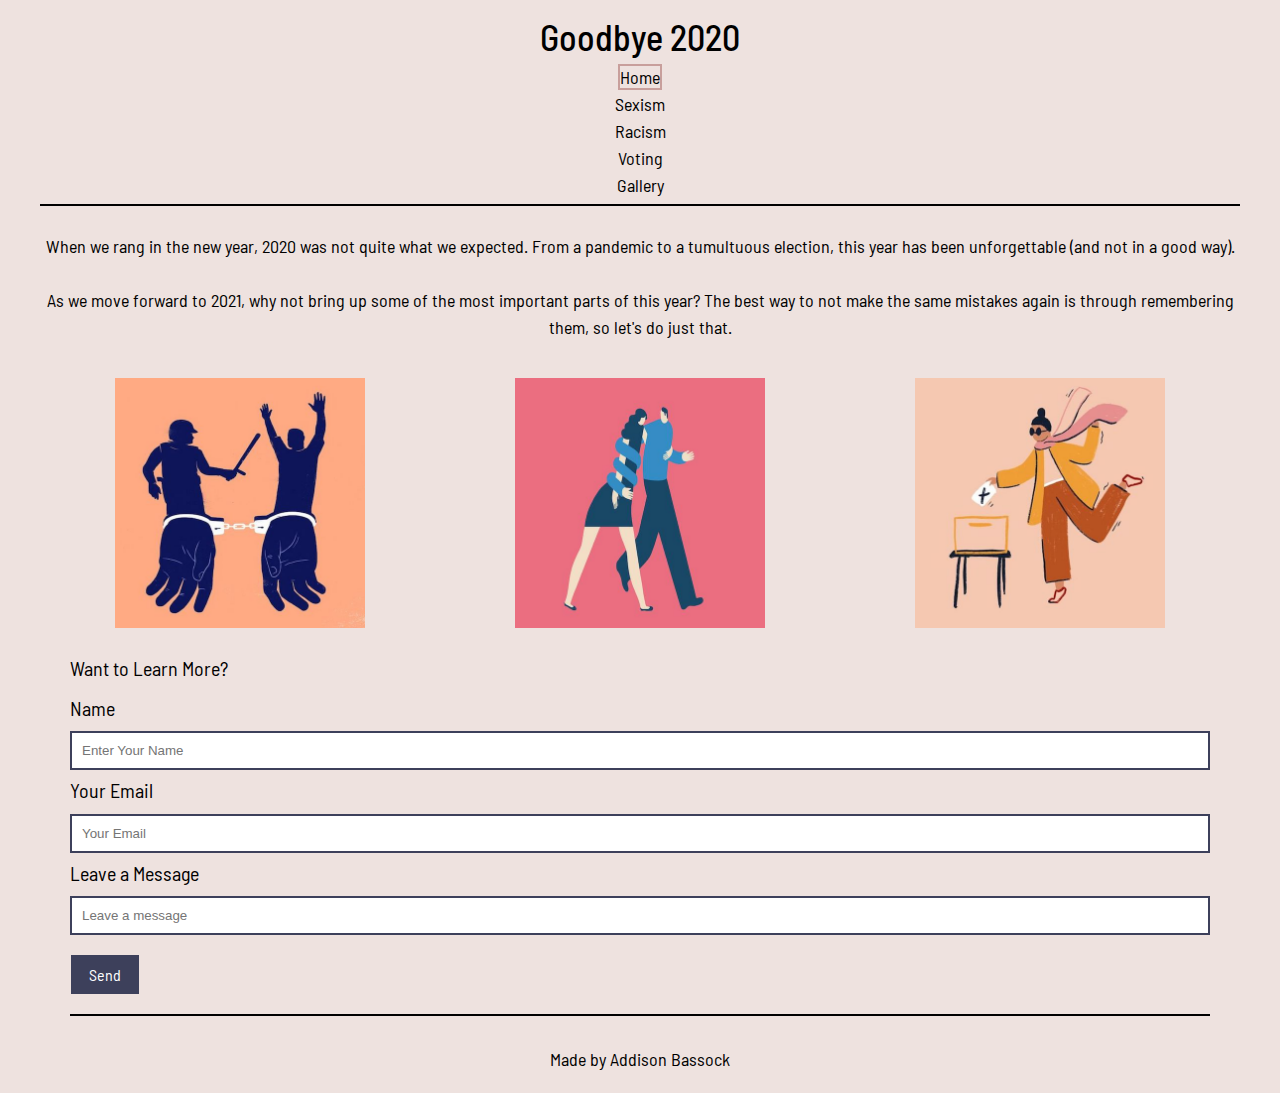
==== index.html @ 43e29036 "Update index.html" ====
<!DOCTYPE html>
<html lang = "en">
    <head>
        <meta charset="UTF-8">
        <meta name="viewport" content="width=device-width, initial-scale=1.0">
        <link rel = "stylesheet" href= "css/html5reset.css">
        <link rel = "stylesheet" href= "css/style.css">
        <link rel = "stylesheet" href='https://fonts.googleapis.com/css?family=Barlow Semi Condensed'>
        <title>Addison Bassock</title>
      </head>
    <body class = "home-page">
        <div class="skip"><a href="#main">Jump to Content</a></div>
        <div class="home-page">
            <header>
                <div class="landing-header">
                    <h1>Goodbye 2020</h1>
                </div>
                <div class="nav">
                    <nav>
                        <ul class = "nav-links">
                            <li class ="nav_item"><a class="current" href="index.html">Home</a></li>
                            <li class ="nav_item"><a href="sexism.html">Sexism</a></li>
                            <li class ="nav_item"><a href="racism.html">Racism</a></li>
                            <li class ="nav_item"><a href="election.html">Voting</a></li>
                            <li class ="nav_item"><a href="gallery.html">Gallery</a></li>
                        </ul>
                    </nav>
                </div>
            </header>
            <br>
            <main id = "container">
                <div class = "introduction">
                    <p>When we rang in the new year, 2020 was not quite what we expected. From a pandemic to a tumultuous election, this year has been unforgettable (and not in a good way). 
                    </p>
                    <br>
                    <p>
                        As we move forward to 2021, why not bring up some of the most important parts of this year? The best way to not make the same mistakes again is through remembering them, so let's do just that.
                    </p>
                    <br>
                </div>
                <div class = "gallery-home">
                    
                            <a href=racism.html><img id="image1" src="images/racismhome.jpg" alt="police brutality"/></a> 
                    
                            <a href=sexism.html><img id="image2" src="images/sexismhome.jpg" alt="sexual harassment"/></a>
                                
                            <a href=election.html><img id="image3" src="images/votinghome.jpg" alt="ballot box"/></a>
                       
                                
                         </div>
                    
                        <form action="https://formspree.io/f/mgepygor" method="POST">
                            <fieldset class = "contact">
                              
                              <legend class = "inquiries">Want to Learn More?</legend>
                              
                              <label for="name_id">Name</label>
                              <input type="text" placeholder="Enter Your Name" name="Name" id= "name_id">
                              
                              <label for="email_id">Your Email</label>
                              <input type="email" placeholder="Your Email" name="email" id="email_id">
                               
                              <label for= "mesg_id">Leave a Message</label>
                              <input type ="text" id= "mesg_id" placeholder="Leave a message">
                              
                              <input type="submit" value ="Send">
                            
                            </fieldset>
                           </form>
                        <footer class = "footer-grid">
                            <p>Made by Addison Bassock</p>
                          </footer>
            </main>
            
        
        
        </div>
        </div>
    </body>
</html>
---- css/style.css ----
html{
    scroll-behavior: smooth;
}

body{
    font-family: 'Barlow Semi Condensed';
    font-size: 18px;
    line-height: 1.5;
    color: black;
}

.home-page{
    background-color: #eee2df;
    padding-left: 20px;
    padding-right:20px;
}

.sexism-page{
    padding-left: 20px;
    padding-right:20px;
    background-color: #eee2df;
}

.racism-page{
    padding-left: 20px;
    padding-right:20px;
    background-color: #eee2df;
}

.election-page{
    padding-left: 20px;
    padding-right:20px;
    background-color: #eee2df;
}

.gallery-page{
    padding-left: 20px;
    padding-right:20px;
    background-color: #eee2df;
}

footer {
    grid-column: 1 / -1;
    padding-top: 10px;
    padding-bottom: 20px;
    text-align: center;
    margin-top: 20px;
}
.footer-grid{
    display:grid;
}

footer p{
    color: black;
}

.skip a{
    background: white;
    left: 0;
    padding: 6px;
    position: absolute;
    top: -40px;
    z-index: 1;
  }
  
.skip a:focus{
    top:20px;
    color: black;
    text-decoration-style: solid;
  }

h1{
    font-size: 36px;
    font-weight: 500;
    text-align: center;
    padding-top: 10px;
    
}

header{
    display: flex;
    flex-direction: column;
    align-items: center;
    text-align: center;
    position: relative;
    border-bottom: 2px solid black;
    padding-bottom: 5px;
    line-height: 1.5;
}

.nav_item a{
    color: black;
    text-decoration: none;
  }
  
.nav_item a:hover, a:focus{
    color: #c89f9c;
    transition: color 0.4s ease 0s;
}

.current{
    border: 2px solid #c89f9c;
  }

h2{
    font-size: 24px;
    padding-top: 10px;
    padding-bottom: 10px;
    text-align: center;
}

.first{
    padding-top: 10px;
    padding-bottom: 10px;
    border-bottom: 2px solid black;
}
.second{
    padding-top: 10px;
    padding-bottom:10px;
    border-bottom: 2px solid black;
}

.third{
    padding-top: 10px;
    padding-bottom:10px;
    border-bottom: 2px solid black;
}

p{
    text-align: center;
}
.gallery-home{
    display: flex;
    flex-wrap:wrap;
    flex-direction: row;
    justify-content: space-around;
}

.gallery{
    display:grid;
    grid-template-columns: 1fr 1fr;
    grid-template-rows: 1fr 1fr 1fr 1fr 1fr;
    padding-top: 10px;
    grid-column-gap: 10px;
    overflow: hidden;
  }

#image1, #image2, #image3{
    max-width: 250px;
    padding-top: 10px;
    padding-bottom: 10px;
    display: block;
    margin-left: auto;
    margin-right: auto;
  }
  
.gallery img:hover{
      opacity: 50%;
  }

.gallery-home img:hover{
    opacity: 50%;
}
  
  
.gallery div{
    overflow: hidden;
}

.gallery-home div{
    overflow:hidden;
}
  
.gallery>img{
    max-width: 400px;
    justify-self: center;
    padding: 10px;
  }

.gallery-home>img{
    width: 400px;
    height: 400px;
    justify-self: center;
    padding: 10px;
  }

.inquiries{
    font-size: 20px;
}
input[type = "text"]{
    width: 100%;
    padding: 10px;
    box-sizing: border-box;
    border: 2px solid #3d405b;
    background-color: white;
}

input[type = "email"]{
    width: 100%;
    padding: 10px;
    box-sizing: border-box;
    border: 2px solid #3d405b;
    background-color: white;
}


input[type = "submit"]{
    padding: 8px 16px;
    font-family: "Barlow Semi Condensed";
    font-size: 16px;
    margin: 20px 1px;
    text-align: left;
    border: 2px solid #3d405b;
    background-color: #3d405b;
    color: white;
}

fieldset{
    text-align: left;
    line-height: 2;
    margin: 10px 30px;
    font-size: 20px;
    border-bottom: 2px solid black;
  }

  

@media screen and (min-width:800px){
.grid-container{
    display:grid;
    grid-template-columns: 1fr 1fr;
    grid-template-rows: 1fr 1fr 1fr;
    grid-row-gap: 20px;
}
.first-image{
    grid-column: 2;
    grid-row: 1;
}

.first-image img:hover{
    opacity: 50%;
}

.first-text{
    grid-column: 1;
    grid-row: 1;
    margin-left: 50px;
    border-bottom: none;
}
.second-image{
    grid-column: 1;
    grid-row: 2;
}

.second-image img:hover{
    opacity: 50%;
}

.second-text{
    grid-column: 2;
    grid-row: 2;
    margin-right: 50px;
    margin-left: 50px;
    border-bottom: none;
}
.third-image{
    grid-column: 2;
    grid-row: 3;
}

.third-image img:hover{
    opacity: 50%;
}

.third-text{
    grid-column: 1;
    grid-row: 3;
    margin-left: 50px;
    border-bottom: none
}
}

@media (prefers-reduced-motion: reduce){
    #logo{
      animation:none;
    }
  }
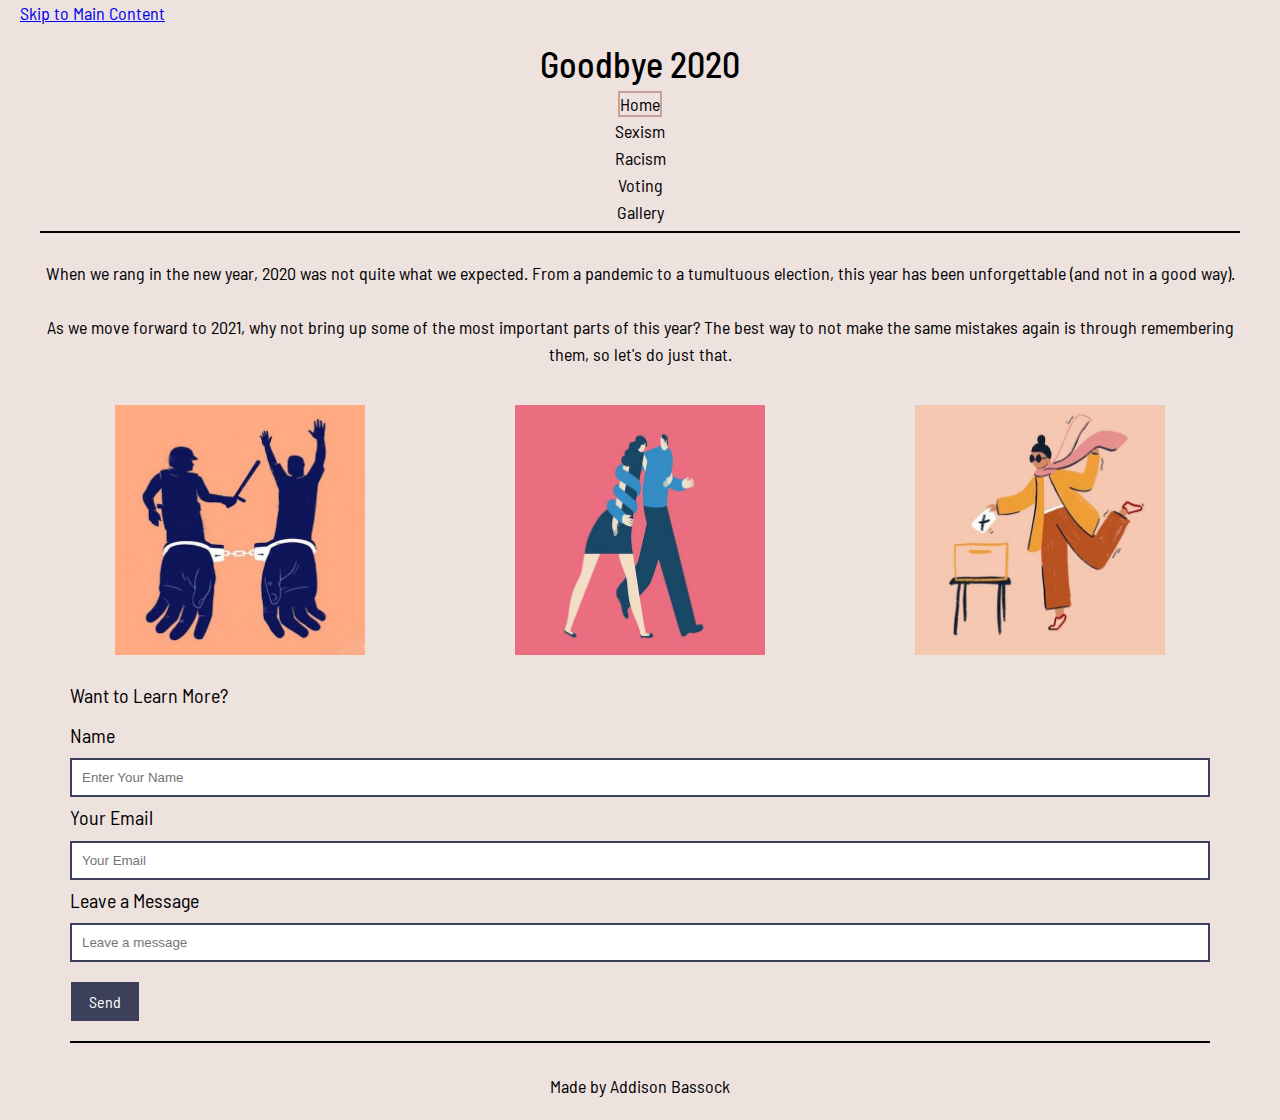
==== commit 2993cec6: "Update index.html" ====
--- a/index.html
+++ b/index.html
@@ -9,7 +9,7 @@
         <title>Addison Bassock</title>
       </head>
     <body class = "home-page">
-        <div class="skip"><a href="#main">Jump to Content</a></div>
+        <a class="skip" href="#skip ">Skip to Main Content</a>
         <div class="home-page">
             <header>
                 <div class="landing-header">
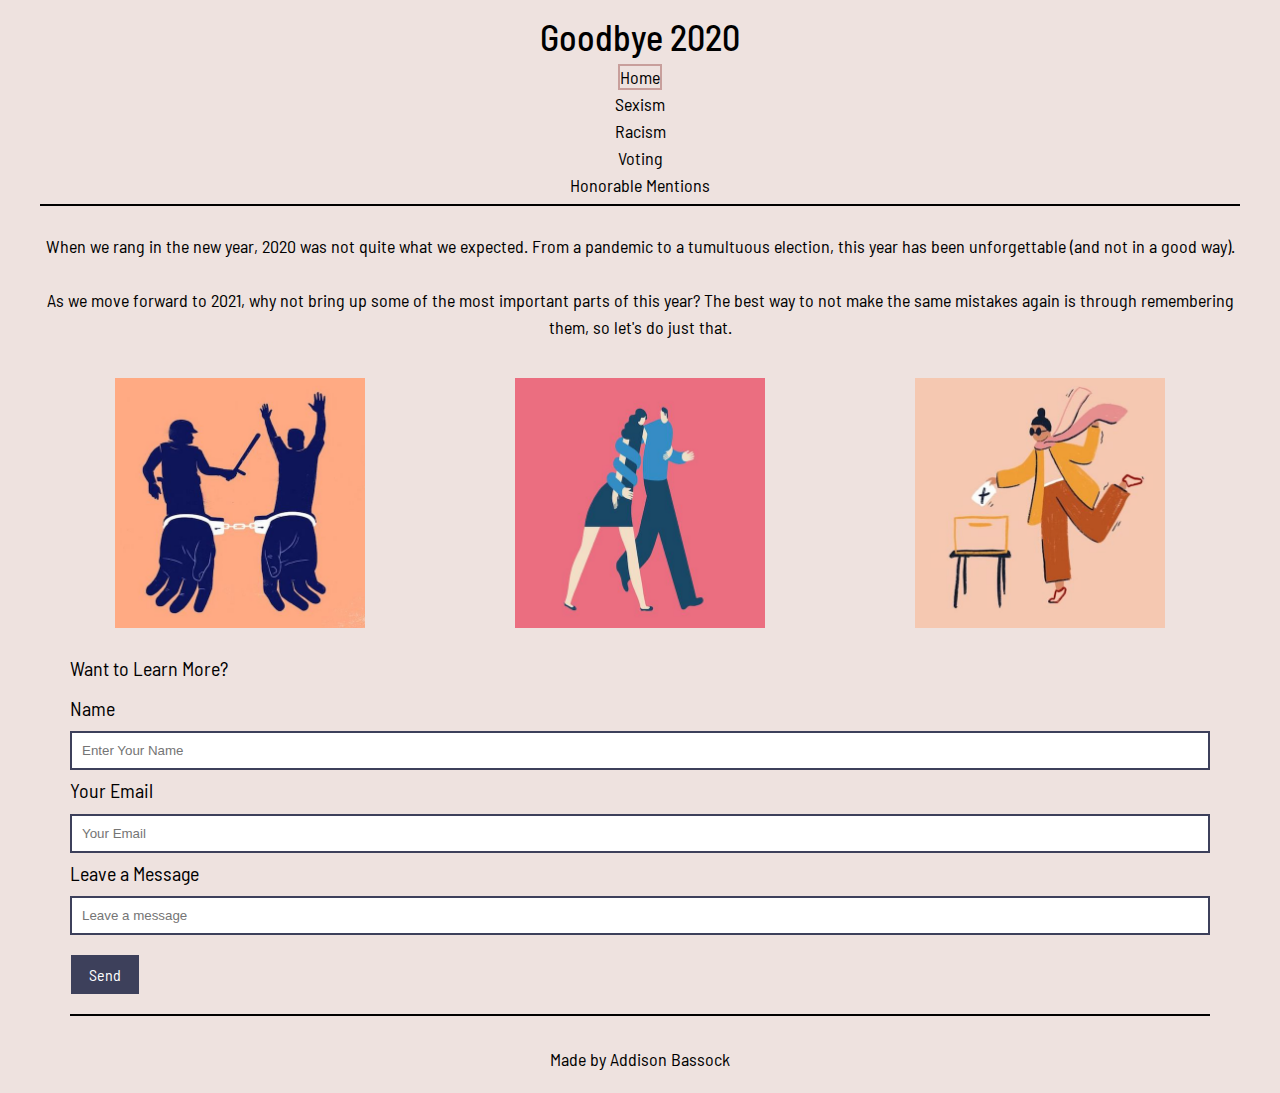
==== commit 1a592609: "Update index.html" ====
--- a/index.html
+++ b/index.html
@@ -22,7 +22,7 @@
                             <li class ="nav_item"><a href="sexism.html">Sexism</a></li>
                             <li class ="nav_item"><a href="racism.html">Racism</a></li>
                             <li class ="nav_item"><a href="election.html">Voting</a></li>
-                            <li class ="nav_item"><a href="gallery.html">Gallery</a></li>
+                            <li class ="nav_item"><a href="gallery.html">Honorable Mentions</a></li>
                         </ul>
                     </nav>
                 </div>
--- a/css/style.css
+++ b/css/style.css
@@ -54,7 +54,7 @@
     color: black;
 }
 
-.skip a{
+a.skip{
     background: white;
     left: 0;
     padding: 6px;
@@ -63,7 +63,7 @@
     z-index: 1;
   }
   
-.skip a:focus{
+a.skip:focus{
     top:20px;
     color: black;
     text-decoration-style: solid;
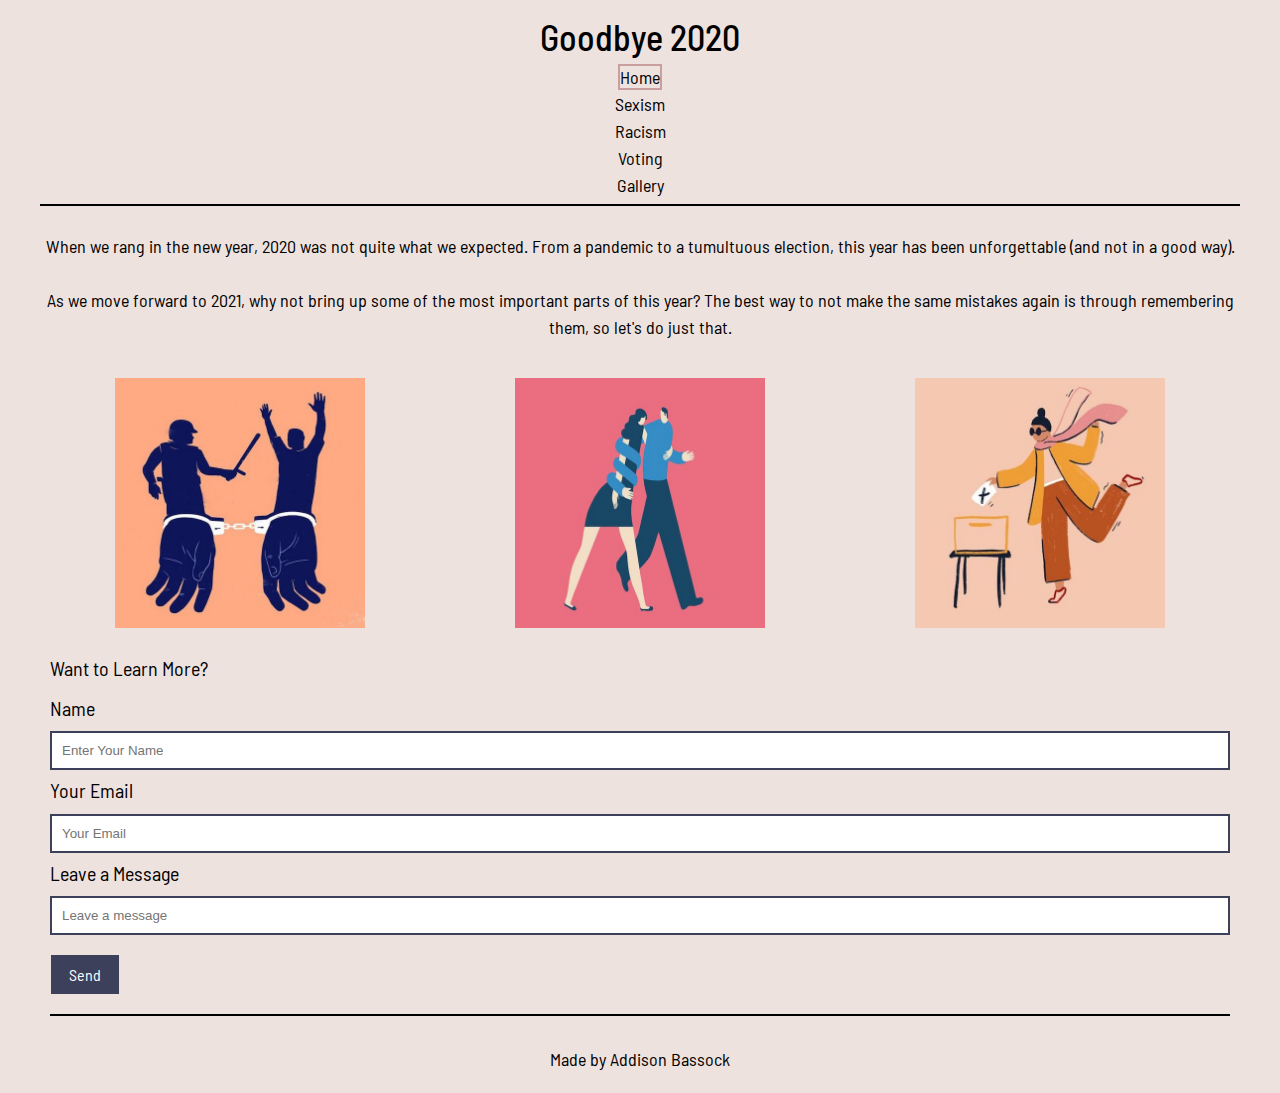
==== commit f2277fe2: "Add files via upload" ====
--- a/index.html
+++ b/index.html
@@ -22,13 +22,13 @@
                             <li class ="nav_item"><a href="sexism.html">Sexism</a></li>
                             <li class ="nav_item"><a href="racism.html">Racism</a></li>
                             <li class ="nav_item"><a href="election.html">Voting</a></li>
-                            <li class ="nav_item"><a href="gallery.html">Honorable Mentions</a></li>
+                            <li class ="nav_item"><a href="gallery.html">Gallery</a></li>
                         </ul>
                     </nav>
                 </div>
             </header>
             <br>
-            <main id = "container">
+            <main id = "skip">
                 <div class = "introduction">
                     <p>When we rang in the new year, 2020 was not quite what we expected. From a pandemic to a tumultuous election, this year has been unforgettable (and not in a good way). 
                     </p>
@@ -39,17 +39,20 @@
                     <br>
                 </div>
                 <div class = "gallery-home">
-                    
+                        
                             <a href=racism.html><img id="image1" src="images/racismhome.jpg" alt="police brutality"/></a> 
-                    
+                                
+                        
                             <a href=sexism.html><img id="image2" src="images/sexismhome.jpg" alt="sexual harassment"/></a>
+                            
+                        
+                            <a href=election.html><img id="image3" src="images/votinghome.jpg" alt="ballot box"/></a>
                                 
-                            <a href=election.html><img id="image3" src="images/votinghome.jpg" alt="ballot box"/></a>
-                       
+                        </div>  
                                 
                          </div>
                     
-                        <form action="https://formspree.io/f/mgepygor" method="POST">
+                        <form action="https://formspree.io/f/mdopznyl" method="POST">
                             <fieldset class = "contact">
                               
                               <legend class = "inquiries">Want to Learn More?</legend>
@@ -77,4 +80,4 @@
         </div>
         </div>
     </body>
-</html>
+</html>--- a/css/style.css
+++ b/css/style.css
@@ -58,13 +58,15 @@
     background: white;
     left: 0;
     padding: 6px;
-    position: absolute;
+    -webkit-transition: top 1s ease-out;
+    transition: top 1s ease-out;
+    z-index: 1;
+    position:absolute;
     top: -40px;
-    z-index: 1;
   }
   
 a.skip:focus{
-    top:20px;
+    top: 0px;
     color: black;
     text-decoration-style: solid;
   }
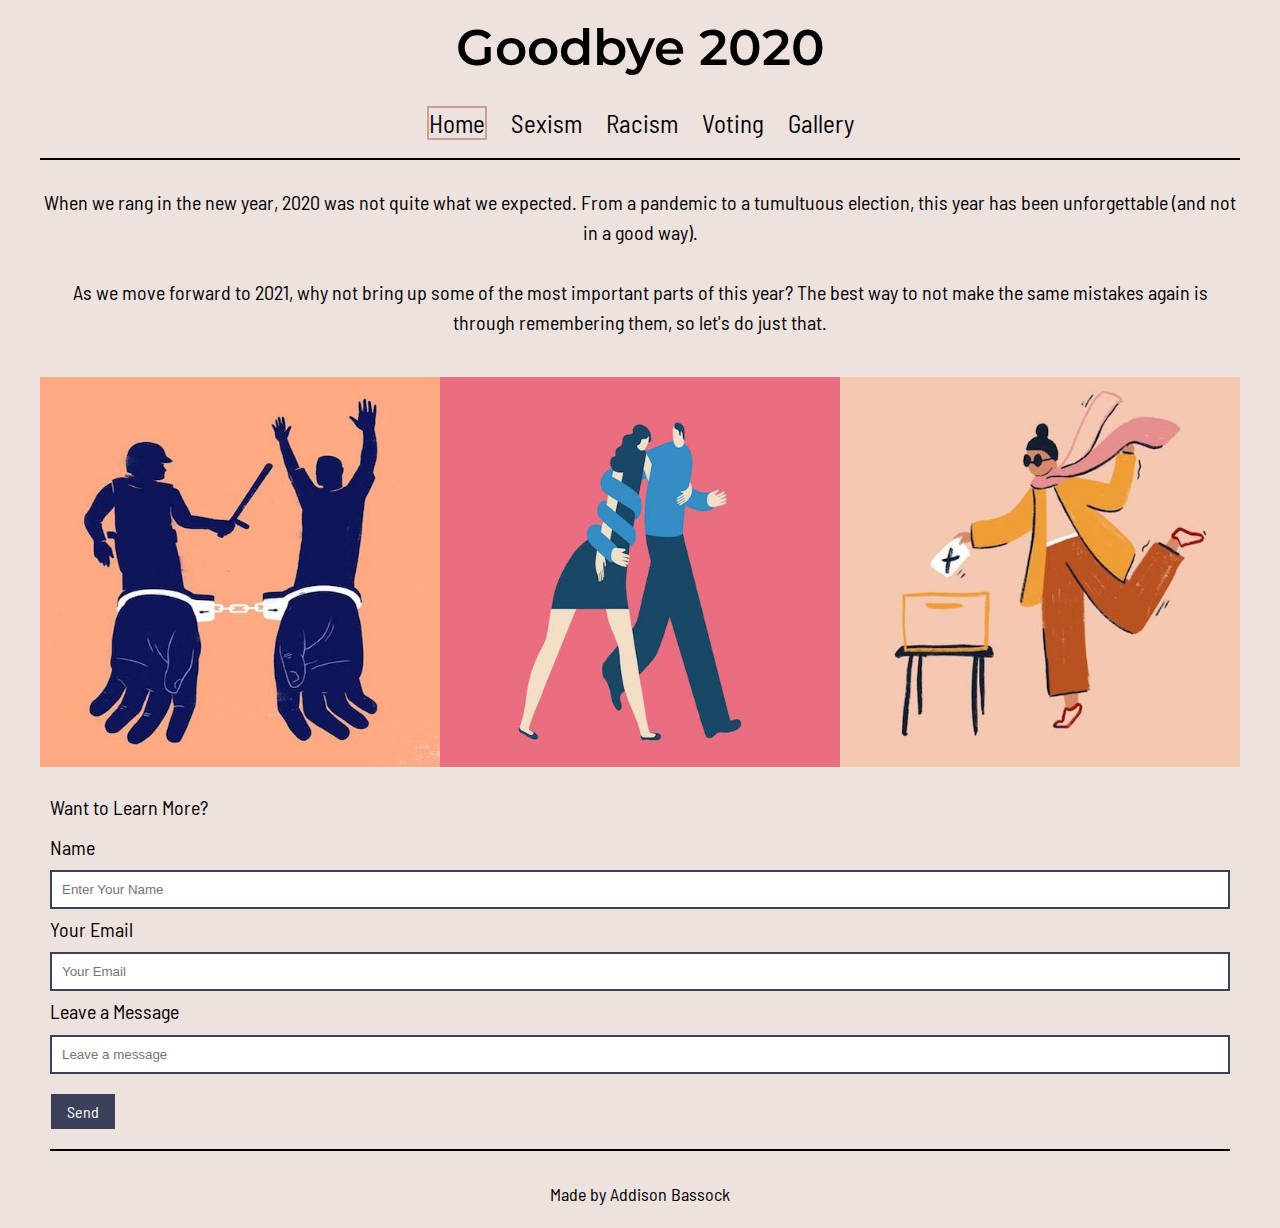
==== commit c45a86d7: "fixed font and added a picture" ====
--- a/index.html
+++ b/index.html
@@ -6,6 +6,8 @@
         <link rel = "stylesheet" href= "css/html5reset.css">
         <link rel = "stylesheet" href= "css/style.css">
         <link rel = "stylesheet" href='https://fonts.googleapis.com/css?family=Barlow Semi Condensed'>
+        <link rel = "stylesheet" href='https://fonts.googleapis.com/css?family=Montserrat'>
+        
         <title>Addison Bassock</title>
       </head>
     <body class = "home-page">
--- a/css/style.css
+++ b/css/style.css
@@ -8,7 +8,11 @@
     line-height: 1.5;
     color: black;
 }
-
+.landing-header h1{
+    font-size: 50px;
+    font-family: 'Montserrat';
+    font-weight: 600;
+}
 .home-page{
     background-color: #eee2df;
     padding-left: 20px;
@@ -63,13 +67,13 @@
     z-index: 1;
     position:absolute;
     top: -40px;
-  }
-  
+}
+
 a.skip:focus{
     top: 0px;
     color: black;
     text-decoration-style: solid;
-  }
+}
 
 h1{
     font-size: 36px;
@@ -79,17 +83,21 @@
     
 }
 
-header{
+.landing-header{
     display: flex;
     flex-direction: column;
     align-items: center;
     text-align: center;
-    position: relative;
+    line-height: 1.5;
+}
+.nav{
+    display:flex;
+    flex-direction:column;
+    align-items: center;
+    text-align: center;
     border-bottom: 2px solid black;
     padding-bottom: 5px;
-    line-height: 1.5;
-}
-
+}
 .nav_item a{
     color: black;
     text-decoration: none;
@@ -134,28 +142,30 @@
 .gallery-home{
     display: flex;
     flex-wrap:wrap;
-    flex-direction: row;
+    flex-direction: column;
     justify-content: space-around;
 }
 
 .gallery{
     display:grid;
-    grid-template-columns: 1fr 1fr;
-    grid-template-rows: 1fr 1fr 1fr 1fr 1fr;
+    grid-template-columns: 1fr;
+    grid-template-rows: 1fr 1fr 1fr 1fr 1fr 1fr 1fr 1fr 1fr;
     padding-top: 10px;
     grid-column-gap: 10px;
     overflow: hidden;
+    border-bottom: 2px solid black;
   }
 
 #image1, #image2, #image3{
-    max-width: 250px;
+    width: 280px;
+    height:270px;
     padding-top: 10px;
     padding-bottom: 10px;
     display: block;
     margin-left: auto;
     margin-right: auto;
   }
-  
+
 .gallery img:hover{
       opacity: 50%;
   }
@@ -212,9 +222,22 @@
     font-size: 16px;
     margin: 20px 1px;
     text-align: left;
-    border: 2px solid #3d405b;
+    border: 2px;
     background-color: #3d405b;
     color: white;
+    -webkit-animation-name: form; 
+    -webkit-animation-duration: 4s;
+    animation-name: form;
+    animation-duration: 7s;
+    animation-iteration-count: infinite;
+}
+
+@keyframes form{
+    0% {background-color:#3d405b;}
+    33% {background-color:#EB6D80;}
+    66% {background-color:#FFAA83;}
+    100% {background-color:#3d405b;}
+
 }
 
 fieldset{
@@ -225,66 +248,179 @@
     border-bottom: 2px solid black;
   }
 
-  
-
-@media screen and (min-width:800px){
-.grid-container{
-    display:grid;
-    grid-template-columns: 1fr 1fr;
-    grid-template-rows: 1fr 1fr 1fr;
-    grid-row-gap: 20px;
-}
-.first-image{
-    grid-column: 2;
-    grid-row: 1;
-}
-
-.first-image img:hover{
-    opacity: 50%;
-}
-
-.first-text{
-    grid-column: 1;
-    grid-row: 1;
-    margin-left: 50px;
-    border-bottom: none;
-}
-.second-image{
-    grid-column: 1;
-    grid-row: 2;
-}
-
-.second-image img:hover{
-    opacity: 50%;
-}
-
-.second-text{
-    grid-column: 2;
-    grid-row: 2;
-    margin-right: 50px;
-    margin-left: 50px;
-    border-bottom: none;
-}
-.third-image{
-    grid-column: 2;
-    grid-row: 3;
-}
-
-.third-image img:hover{
-    opacity: 50%;
-}
-
-.third-text{
-    grid-column: 1;
-    grid-row: 3;
-    margin-left: 50px;
-    border-bottom: none
+/* Tablet */
+@media screen and (min-width: 768px) and (max-width: 1024px){
+    .gallery-home{
+        display: flex;
+        flex-wrap:wrap;
+        flex-direction: row;
+        justify-content: space-around;
+    }
+
+    #image1, #image2, #image3{
+        width: 300px;
+        height:290px;
+        padding-top: 10px;
+        padding-bottom: 10px;
+        display: block;
+        margin-left: auto;
+        margin-right: auto;
+      }
+
+    .gallery{
+        display:grid;
+        grid-template-columns: 1fr 1fr;
+        grid-template-rows: 1fr 1fr 1fr 1fr 1fr;
+        padding-top: 10px;
+        grid-column-gap: 10px;
+        overflow: hidden;
+}
+
+.gallery>img{
+        max-width: 400px;
+        justify-self: space-between;
+        padding: 10px;
+}
+
+.nav_item{
+        display: inline-block;
+        padding: 10px;
+        margin-top: 10px;
+        font-size: 18px;
+}
+
+/* For the first section on each page */
+.first{
+    margin-right: 50px;
+    margin-left:50px;
+}
+.first-text h2{
+    font-size: 23px;
+}
+.first-text p{
+    font-size: 20px;
+    padding-bottom: 10px;
+}
+
+/* For the second section on each page */
+.second{
+    margin-right: 50px;
+    margin-left:50px;
+}
+.second-text h2{
+    font-size: 23px;
+}
+.second-text p{
+    font-size: 20px;
+    padding-bottom: 10px;
+}
+
+/* For the third section on each page */
+.third{
+    margin-right: 50px;
+    margin-left:50px;
+}
+.third-text h2{
+    font-size: 23px;
+}
+.third-text p{
+    font-size: 20px;
+    padding-bottom: 10px;
+}
+
+}
+/* Desktop */
+@media screen and (min-width:1024px){
+.gallery{
+        grid-template-columns: 1fr 1fr 1fr;
+        grid-template-rows: 1fr 1fr 1fr;
+        padding-top: 10px;
+        grid-column-gap: 10px;
+        overflow: hidden;
+}
+
+.gallery>img{
+        max-width: 400px;
+        justify-self: space-between;
+        padding: 10px;
+}
+
+.landing-header{
+    flex-direction: column;
+    align-content:center;
+    text-align:center;
+}
+.nav_item{
+    display: inline-block;
+    padding: 10px;
+    margin-top: 10px;
+    font-size: 25px;
+}
+
+.gallery-home{
+    display: flex;
+    flex-wrap:wrap;
+    flex-direction: row;
+    justify-content: space-around;
+}
+
+#image1, #image2, #image3{
+    width: 400px;
+    height:390px;
+    padding-top: 10px;
+    padding-bottom: 10px;
+    display: block;
+    margin-left: auto;
+    margin-right: auto;
+  }
+
+/* For the first section on each page */
+.first{
+    margin-right: 50px;
+    margin-left:50px;
+}
+.first-text h2{
+    font-size: 25px;
+}
+.first-text p{
+    font-size: 20px;
+    padding-bottom: 10px;
+}
+/* For the second section on each page */
+.second{
+    margin-right: 50px;
+    margin-left:50px;
+}
+.second-text h2{
+    font-size: 25px;
+}
+.second-text p{
+    font-size: 20px;
+    padding-bottom: 10px;
+}
+/* For the third section on each page */
+.third{
+    margin-right: 50px;
+    margin-left:50px;
+}
+.third-text h2{
+    font-size: 25px;
+}
+.third-text p{
+    font-size: 20px;
+    padding-bottom: 10px;
+}
+
+.introduction{
+    font-size: 20px;
 }
 }
 
 @media (prefers-reduced-motion: reduce){
-    #logo{
+    form{
       animation:none;
+
+
     }
   }
 
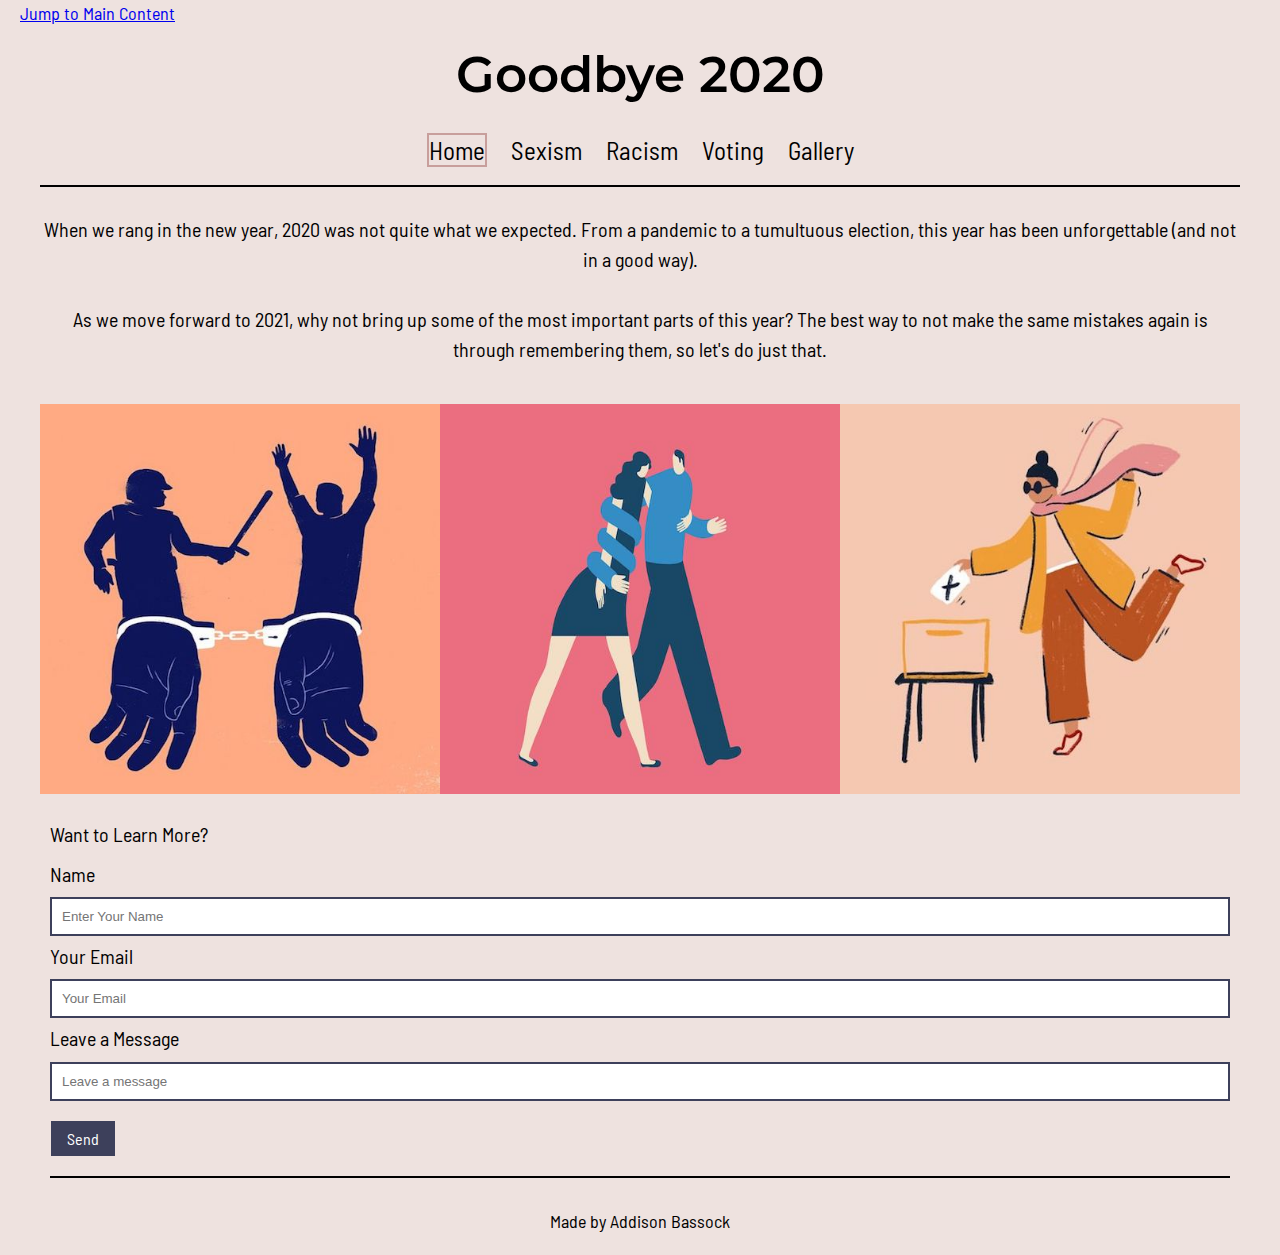
==== commit 423b41a6: "changed skip" ====
--- a/index.html
+++ b/index.html
@@ -11,7 +11,7 @@
         <title>Addison Bassock</title>
       </head>
     <body class = "home-page">
-        <a class="skip" href="#skip ">Skip to Main Content</a>
+        <div class="skip"><a href="#main">Jump to Main Content</a></div>
         <div class="home-page">
             <header>
                 <div class="landing-header">
@@ -30,7 +30,7 @@
                 </div>
             </header>
             <br>
-            <main id = "skip">
+            <main id = "main">
                 <div class = "introduction">
                     <p>When we rang in the new year, 2020 was not quite what we expected. From a pandemic to a tumultuous election, this year has been unforgettable (and not in a good way). 
                     </p>
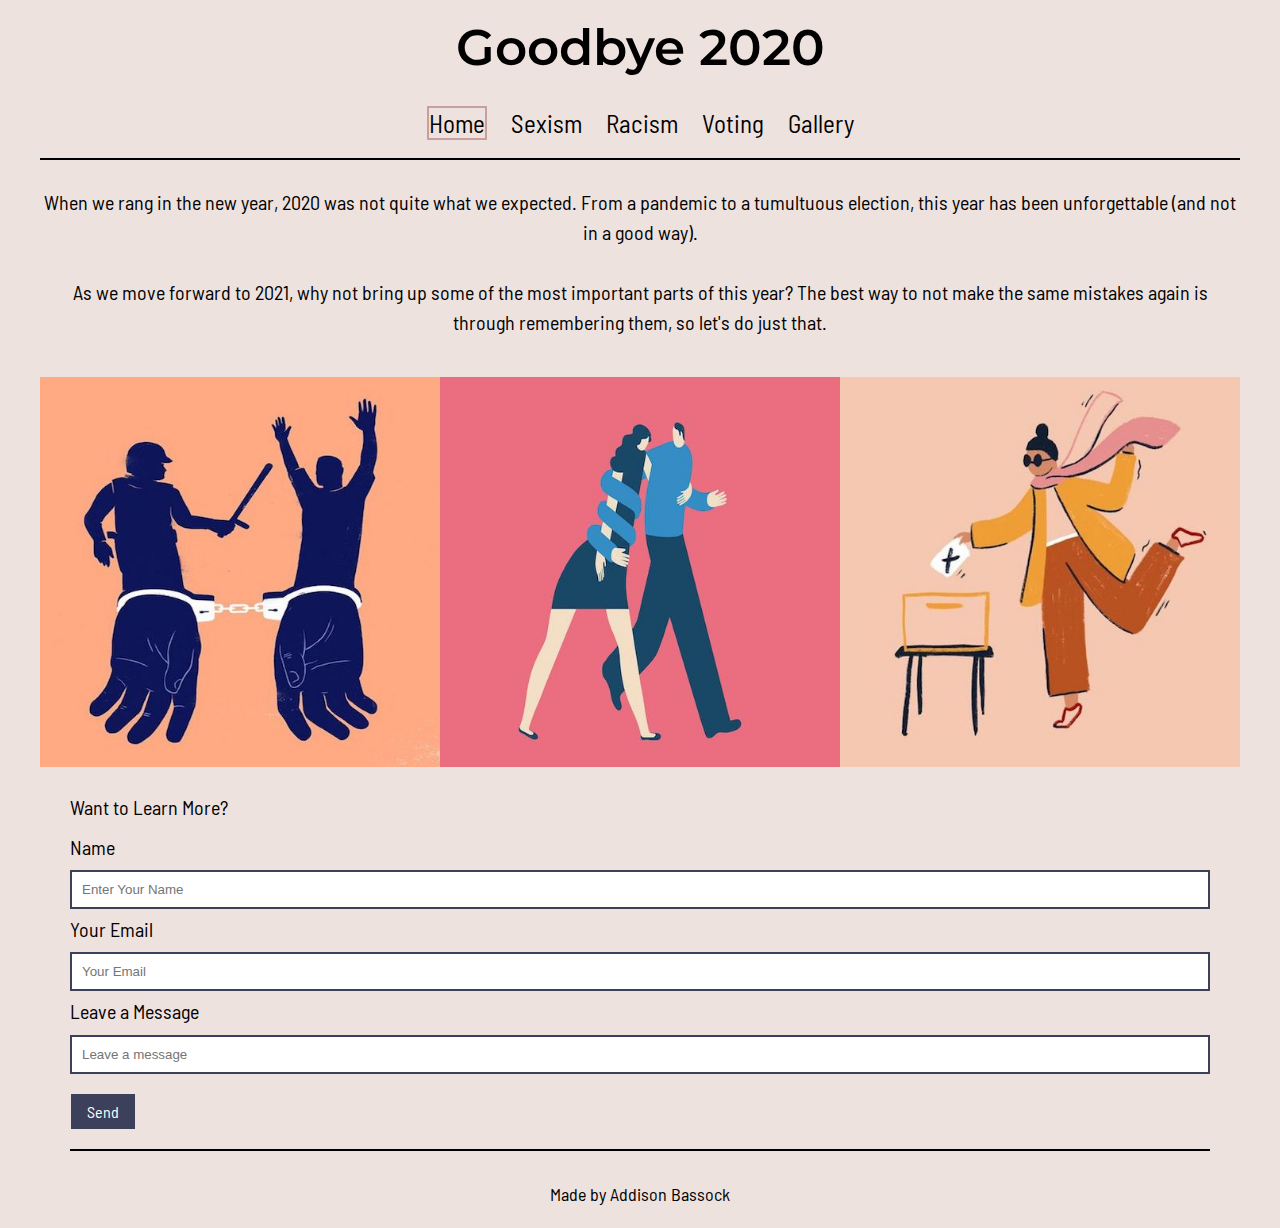
==== commit 3e5dea99: "changed logo and colors" ====
--- a/index.html
+++ b/index.html
@@ -7,6 +7,7 @@
         <link rel = "stylesheet" href= "css/style.css">
         <link rel = "stylesheet" href='https://fonts.googleapis.com/css?family=Barlow Semi Condensed'>
         <link rel = "stylesheet" href='https://fonts.googleapis.com/css?family=Montserrat'>
+        <link rel="shortcut icon" type="image/png" href="images/addison.png"/>
         
         <title>Addison Bassock</title>
       </head>
@@ -52,7 +53,7 @@
                                 
                         </div>  
                                 
-                         </div>
+                         
                     
                         <form action="https://formspree.io/f/mdopznyl" method="POST">
                             <fieldset class = "contact">
@@ -72,6 +73,7 @@
                             
                             </fieldset>
                            </form>
+                        </div>
                         <footer class = "footer-grid">
                             <p>Made by Addison Bassock</p>
                           </footer>
--- a/css/style.css
+++ b/css/style.css
@@ -58,7 +58,7 @@
     color: black;
 }
 
-a.skip{
+.skip a{
     background: white;
     left: 0;
     padding: 6px;
@@ -69,7 +69,7 @@
     top: -40px;
 }
 
-a.skip:focus{
+.skip a:focus{
     top: 0px;
     color: black;
     text-decoration-style: solid;
@@ -157,6 +157,16 @@
   }
 
 #image1, #image2, #image3{
+    width: 280px;
+    height:270px;
+    padding-top: 10px;
+    padding-bottom: 10px;
+    display: block;
+    margin-left: auto;
+    margin-right: auto;
+  }
+
+  .img1, .img2, .img3, .img4, .img5, .img6, .img7, .img8, .img9{
     width: 280px;
     height:270px;
     padding-top: 10px;
@@ -235,8 +245,8 @@
 @keyframes form{
     0% {background-color:#3d405b;}
     33% {background-color:#EB6D80;}
-    66% {background-color:#FFAA83;}
-    100% {background-color:#3d405b;}
+    66% {background-color:#3d405b ;}
+    100% {background-color:#EB6D80;}
 
 }
 
